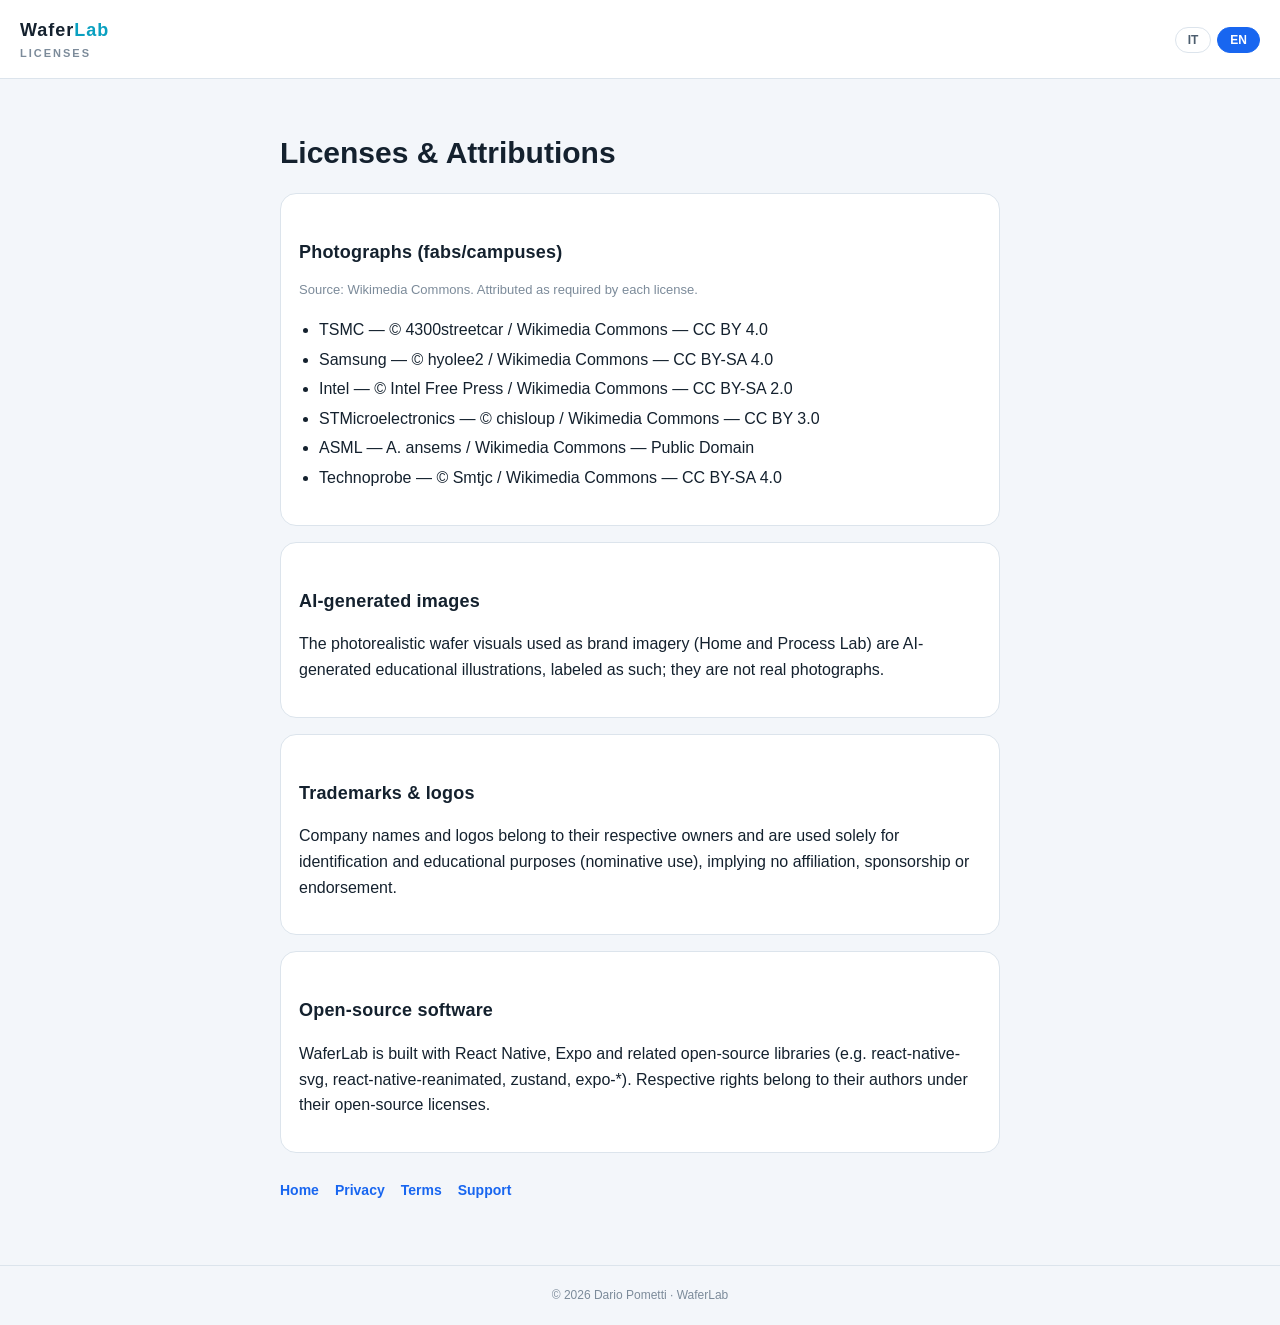
==== index.html @ e370da40 "Add files via upload" ====
<!DOCTYPE html>
<html lang="it">
<head>
<meta charset="utf-8">
<meta name="viewport" content="width=device-width, initial-scale=1">
<title>WaferLab — Licenses & Attributions</title>
<link rel="stylesheet" href="../styles.css">
</head>
<body data-lang="it">
<header class="site">
  <div><span class="brand">Wafer<span class="lab">Lab</span></span><div class="sub">Licenses</div></div>
  <div class="langtoggle"><button data-set="it">IT</button><button data-set="en">EN</button></div>
</header>
<div class="wrap">
  <div class="it"><h1>Licenze e Attribuzioni</h1></div>
  <div class="en"><h1>Licenses & Attributions</h1></div>

  <div class="card" id="sources">
    <h2><span class="inline it">Fotografie (fabbriche/campus)</span><span class="inline en">Photographs (fabs/campuses)</span></h2>
    <p class="muted"><span class="inline it">Fonte: Wikimedia Commons. Attribuzione come richiesto dalle rispettive licenze.</span><span class="inline en">Source: Wikimedia Commons. Attributed as required by each license.</span></p>
    <ul>
      <li>TSMC — © 4300streetcar / Wikimedia Commons — CC BY 4.0</li>
      <li>Samsung — © hyolee2 / Wikimedia Commons — CC BY-SA 4.0</li>
      <li>Intel — © Intel Free Press / Wikimedia Commons — CC BY-SA 2.0</li>
      <li>STMicroelectronics — © chisloup / Wikimedia Commons — CC BY 3.0</li>
      <li>ASML — A. ansems / Wikimedia Commons — Public Domain</li>
      <li>Technoprobe — © Smtjc / Wikimedia Commons — CC BY-SA 4.0</li>
    </ul>
  </div>

  <div class="card">
    <h2><span class="inline it">Immagini generate con AI</span><span class="inline en">AI-generated images</span></h2>
    <p class="it">Le immagini fotorealistiche del wafer usate come visual di brand (Home e Process Lab) sono illustrazioni educative generate con AI e classificate come tali; non sono fotografie reali.</p>
    <p class="en">The photorealistic wafer visuals used as brand imagery (Home and Process Lab) are AI-generated educational illustrations, labeled as such; they are not real photographs.</p>
  </div>

  <div class="card">
    <h2><span class="inline it">Marchi e loghi</span><span class="inline en">Trademarks & logos</span></h2>
    <p class="it">I nomi e i loghi delle aziende appartengono ai rispettivi titolari e sono usati esclusivamente a scopo identificativo ed educativo (uso nominativo), senza implicare affiliazione, sponsorizzazione o approvazione.</p>
    <p class="en">Company names and logos belong to their respective owners and are used solely for identification and educational purposes (nominative use), implying no affiliation, sponsorship or endorsement.</p>
  </div>

  <div class="card">
    <h2><span class="inline it">Software open-source</span><span class="inline en">Open-source software</span></h2>
    <p class="it">WaferLab è realizzata con React Native, Expo e librerie open-source correlate (es. react-native-svg, react-native-reanimated, zustand, expo-*). I rispettivi diritti appartengono ai loro autori secondo le relative licenze open-source.</p>
    <p class="en">WaferLab is built with React Native, Expo and related open-source libraries (e.g. react-native-svg, react-native-reanimated, zustand, expo-*). Respective rights belong to their authors under their open-source licenses.</p>
  </div>

  <div class="footlinks"><a href="../">Home</a><a href="../privacy/">Privacy</a><a href="../terms/">Terms</a><a href="../support/">Support</a></div>
</div>
<footer class="site">© 2026 Dario Pometti · WaferLab</footer>
<script>
(function(){var b=document.body;var s=localStorage.getItem('wl_site_lang');
var lang=s||((navigator.language||'it').toLowerCase().indexOf('en')===0?'en':'it');
function set(l){b.setAttribute('data-lang',l);localStorage.setItem('wl_site_lang',l);
document.querySelectorAll('.langtoggle button').forEach(function(x){x.classList.toggle('active',x.getAttribute('data-set')===l)});}
set(lang);document.querySelectorAll('.langtoggle button').forEach(function(x){x.addEventListener('click',function(){set(x.getAttribute('data-set'))})});})();
</script>
</body>
</html>
---- styles.css ----
:root{
  --bg:#F3F6FA; --panel:#FFFFFF; --ink:#14212E; --slate:#4C5D6E; --muted:#7C8B9A;
  --line:#DCE4EC; --brand:#1866F0; --cyan:#0AA0C0; --graphite:#070B11;
}
*{box-sizing:border-box}
html,body{margin:0;padding:0}
body{background:var(--bg);color:var(--ink);
  font-family:-apple-system,BlinkMacSystemFont,"Segoe UI",Roboto,Helvetica,Arial,sans-serif;
  line-height:1.6;-webkit-font-smoothing:antialiased}
.wrap{max-width:760px;margin:0 auto;padding:28px 20px 64px}
header.site{display:flex;align-items:center;justify-content:space-between;gap:12px;
  padding:16px 20px;border-bottom:1px solid var(--line);background:var(--panel)}
.brand{font-weight:900;letter-spacing:1px;font-size:18px}
.brand .lab{color:var(--cyan)}
.sub{color:var(--muted);font-size:11px;letter-spacing:2px;font-weight:800;text-transform:uppercase}
nav a{color:var(--slate);text-decoration:none;font-weight:700;font-size:13px;margin-left:14px}
nav a:hover{color:var(--brand)}
.langtoggle button{border:1px solid var(--line);background:var(--panel);color:var(--slate);
  border-radius:999px;padding:5px 12px;font-weight:800;font-size:12px;cursor:pointer;margin-left:6px}
.langtoggle button.active{background:var(--brand);color:#fff;border-color:var(--brand)}
h1{font-size:30px;font-weight:900;margin:22px 0 6px}
h2{font-size:18px;font-weight:900;margin:26px 0 8px;letter-spacing:.2px}
.hero{background:var(--panel);border:1px solid var(--line);border-radius:20px;padding:26px;margin-top:18px}
.hero .big{font-size:36px;font-weight:900;letter-spacing:1px}
.hero .big .lab{color:var(--cyan)}
.pills{display:flex;flex-wrap:wrap;gap:10px;margin-top:16px}
.pill{border:1px solid var(--line);border-radius:12px;padding:10px 14px;background:var(--bg);font-weight:700;font-size:13px}
.card{background:var(--panel);border:1px solid var(--line);border-radius:16px;padding:18px;margin-top:16px}
.muted{color:var(--muted);font-size:13px}
.footlinks{margin-top:26px;display:flex;flex-wrap:wrap;gap:16px}
.footlinks a{color:var(--brand);text-decoration:none;font-weight:800;font-size:14px}
.badge{display:inline-block;border:1px dashed var(--line);border-radius:10px;padding:10px 14px;color:var(--muted);font-weight:700}
ul{padding-left:20px}
li{margin:4px 0}
a{color:var(--brand)}
.date{color:var(--muted);font-size:12px;margin-top:8px}
.it,.en{display:none}
body[data-lang="it"] .it{display:block}
body[data-lang="en"] .en{display:block}
.inline.it,.inline.en{display:none}
body[data-lang="it"] .inline.it{display:inline}
body[data-lang="en"] .inline.en{display:inline}
footer.site{border-top:1px solid var(--line);padding:20px;color:var(--muted);font-size:12px;text-align:center}
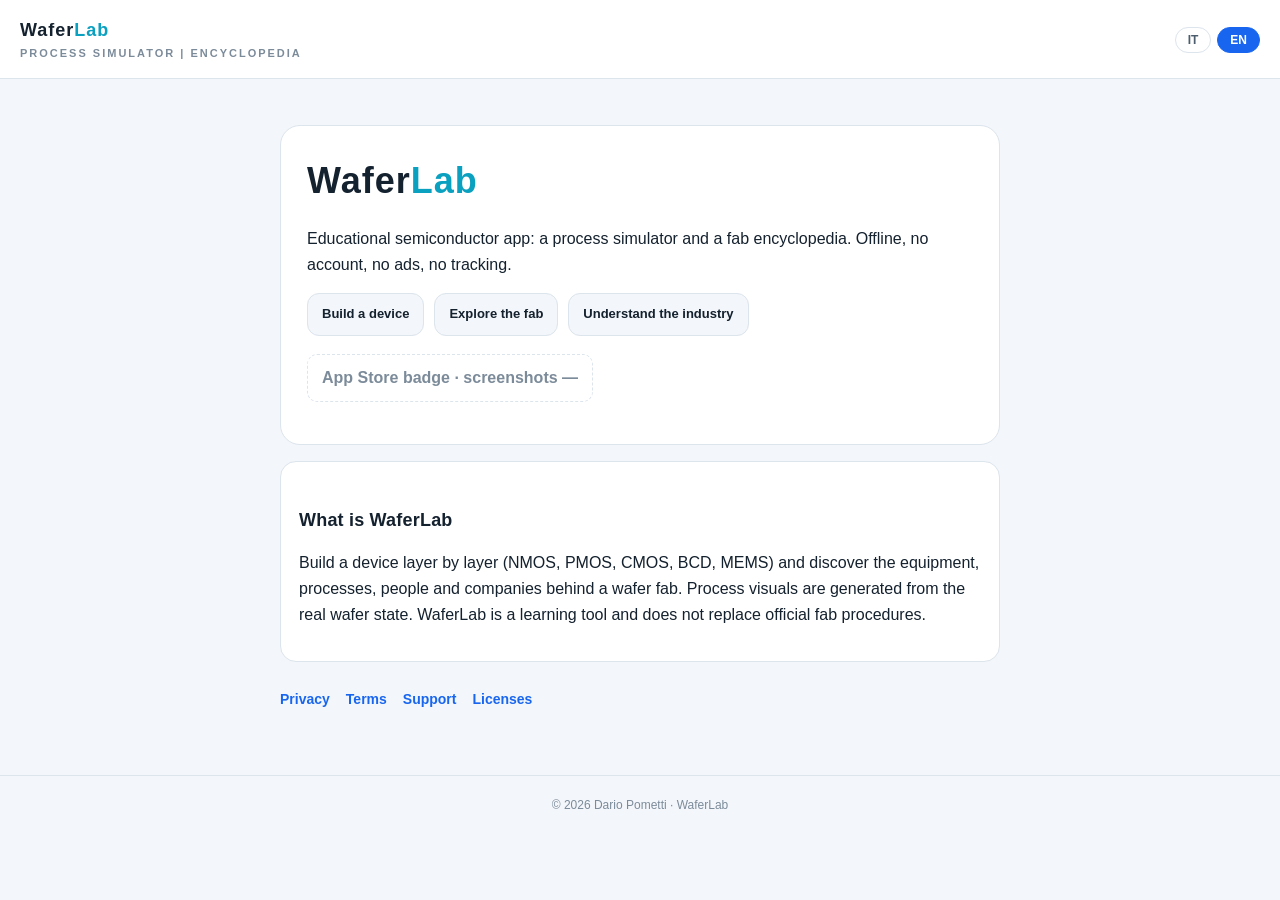
==== commit 9fb45256: "Add files via upload" ====
--- a/index.html
+++ b/index.html
@@ -3,50 +3,40 @@
 <head>
 <meta charset="utf-8">
 <meta name="viewport" content="width=device-width, initial-scale=1">
-<title>WaferLab — Licenses & Attributions</title>
-<link rel="stylesheet" href="../styles.css">
+<title>WaferLab — Process Simulator | Encyclopedia</title>
+<meta name="description" content="WaferLab: educational semiconductor process simulator and encyclopedia. Offline, no account, no tracking.">
+<link rel="stylesheet" href="styles.css">
 </head>
 <body data-lang="it">
 <header class="site">
-  <div><span class="brand">Wafer<span class="lab">Lab</span></span><div class="sub">Licenses</div></div>
+  <div><span class="brand">Wafer<span class="lab">Lab</span></span><div class="sub">Process Simulator | Encyclopedia</div></div>
   <div class="langtoggle"><button data-set="it">IT</button><button data-set="en">EN</button></div>
 </header>
 <div class="wrap">
-  <div class="it"><h1>Licenze e Attribuzioni</h1></div>
-  <div class="en"><h1>Licenses & Attributions</h1></div>
-
-  <div class="card" id="sources">
-    <h2><span class="inline it">Fotografie (fabbriche/campus)</span><span class="inline en">Photographs (fabs/campuses)</span></h2>
-    <p class="muted"><span class="inline it">Fonte: Wikimedia Commons. Attribuzione come richiesto dalle rispettive licenze.</span><span class="inline en">Source: Wikimedia Commons. Attributed as required by each license.</span></p>
-    <ul>
-      <li>TSMC — © 4300streetcar / Wikimedia Commons — CC BY 4.0</li>
-      <li>Samsung — © hyolee2 / Wikimedia Commons — CC BY-SA 4.0</li>
-      <li>Intel — © Intel Free Press / Wikimedia Commons — CC BY-SA 2.0</li>
-      <li>STMicroelectronics — © chisloup / Wikimedia Commons — CC BY 3.0</li>
-      <li>ASML — A. ansems / Wikimedia Commons — Public Domain</li>
-      <li>Technoprobe — © Smtjc / Wikimedia Commons — CC BY-SA 4.0</li>
-    </ul>
+  <div class="hero">
+    <div class="big">Wafer<span class="lab">Lab</span></div>
+    <p class="it">App educativa sui semiconduttori: un simulatore di processo e un'enciclopedia della fab. Offline, senza account, senza pubblicità, senza tracciamento.</p>
+    <p class="en">Educational semiconductor app: a process simulator and a fab encyclopedia. Offline, no account, no ads, no tracking.</p>
+    <div class="pills">
+      <div class="pill"><span class="inline it">Costruisci un dispositivo</span><span class="inline en">Build a device</span></div>
+      <div class="pill"><span class="inline it">Esplora la fab</span><span class="inline en">Explore the fab</span></div>
+      <div class="pill"><span class="inline it">Capisci l'industria</span><span class="inline en">Understand the industry</span></div>
+    </div>
+    <p class="badge" style="margin-top:18px">App Store badge · screenshots — </p>
   </div>
 
   <div class="card">
-    <h2><span class="inline it">Immagini generate con AI</span><span class="inline en">AI-generated images</span></h2>
-    <p class="it">Le immagini fotorealistiche del wafer usate come visual di brand (Home e Process Lab) sono illustrazioni educative generate con AI e classificate come tali; non sono fotografie reali.</p>
-    <p class="en">The photorealistic wafer visuals used as brand imagery (Home and Process Lab) are AI-generated educational illustrations, labeled as such; they are not real photographs.</p>
+    <h2><span class="inline it">Cos'è WaferLab</span><span class="inline en">What is WaferLab</span></h2>
+    <p class="it">Costruisci un dispositivo layer-by-layer (NMOS, PMOS, CMOS, BCD, MEMS) e scopri equipment, processi, persone e aziende dietro una wafer fab. Le visualizzazioni di processo sono generate dallo stato reale del wafer. WaferLab è uno strumento didattico e non sostituisce procedure ufficiali di fabbrica.</p>
+    <p class="en">Build a device layer by layer (NMOS, PMOS, CMOS, BCD, MEMS) and discover the equipment, processes, people and companies behind a wafer fab. Process visuals are generated from the real wafer state. WaferLab is a learning tool and does not replace official fab procedures.</p>
   </div>
 
-  <div class="card">
-    <h2><span class="inline it">Marchi e loghi</span><span class="inline en">Trademarks & logos</span></h2>
-    <p class="it">I nomi e i loghi delle aziende appartengono ai rispettivi titolari e sono usati esclusivamente a scopo identificativo ed educativo (uso nominativo), senza implicare affiliazione, sponsorizzazione o approvazione.</p>
-    <p class="en">Company names and logos belong to their respective owners and are used solely for identification and educational purposes (nominative use), implying no affiliation, sponsorship or endorsement.</p>
+  <div class="footlinks">
+    <a href="privacy/">Privacy</a>
+    <a href="terms/"><span class="inline it">Termini</span><span class="inline en">Terms</span></a>
+    <a href="support/">Support</a>
+    <a href="licenses/"><span class="inline it">Licenze</span><span class="inline en">Licenses</span></a>
   </div>
-
-  <div class="card">
-    <h2><span class="inline it">Software open-source</span><span class="inline en">Open-source software</span></h2>
-    <p class="it">WaferLab è realizzata con React Native, Expo e librerie open-source correlate (es. react-native-svg, react-native-reanimated, zustand, expo-*). I rispettivi diritti appartengono ai loro autori secondo le relative licenze open-source.</p>
-    <p class="en">WaferLab is built with React Native, Expo and related open-source libraries (e.g. react-native-svg, react-native-reanimated, zustand, expo-*). Respective rights belong to their authors under their open-source licenses.</p>
-  </div>
-
-  <div class="footlinks"><a href="../">Home</a><a href="../privacy/">Privacy</a><a href="../terms/">Terms</a><a href="../support/">Support</a></div>
 </div>
 <footer class="site">© 2026 Dario Pometti · WaferLab</footer>
 <script>
